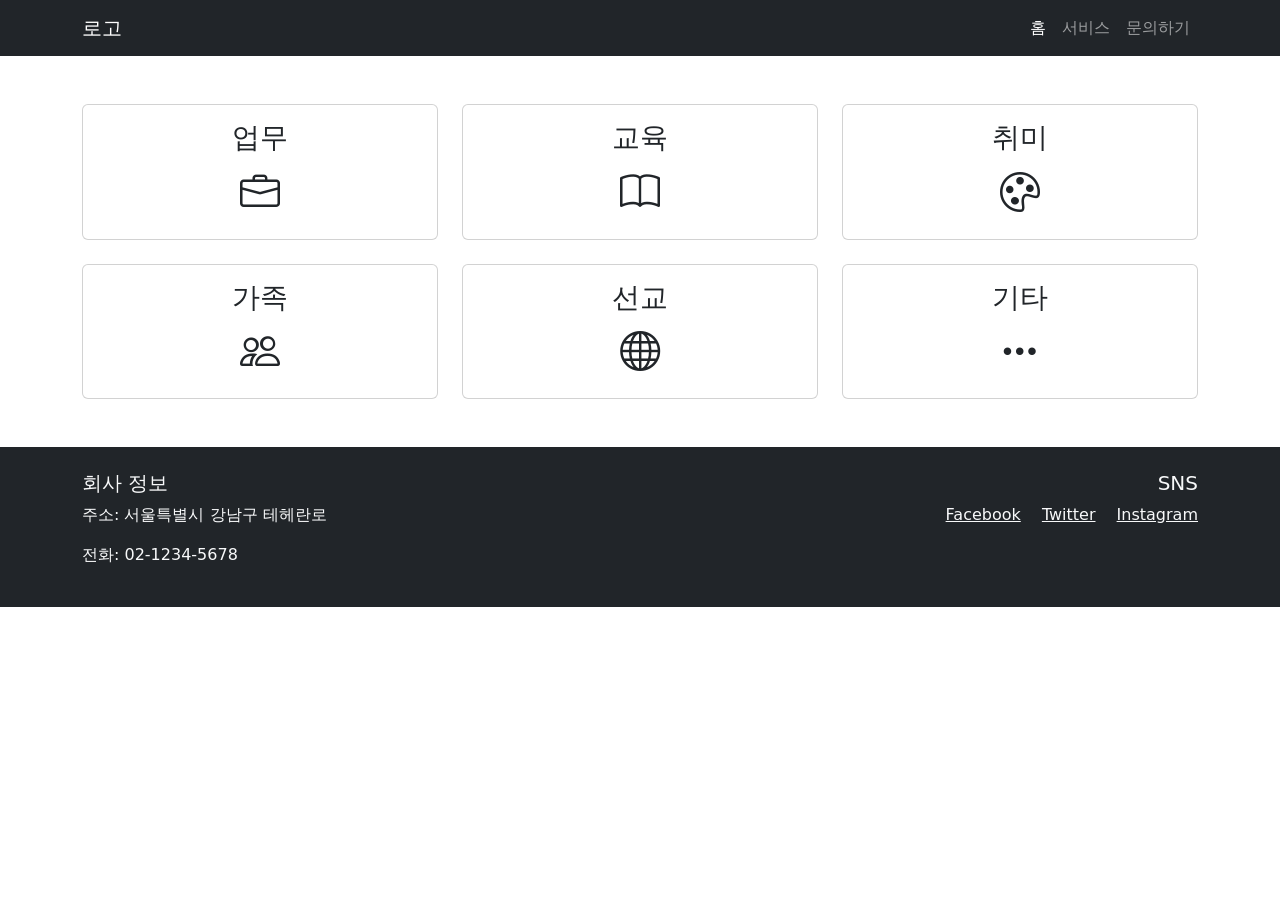
==== index.html @ 04093894 "Add files via upload" ====
<!DOCTYPE html>
<html lang="ko">
<head>
    <meta charset="UTF-8">
    <meta name="viewport" content="width=device-width, initial-scale=1.0">
    <title>부트스트랩 페이지</title>
    <!-- 부트스트랩 CSS -->
    <link href="https://cdn.jsdelivr.net/npm/bootstrap@5.3.0/dist/css/bootstrap.min.css" rel="stylesheet">
    <!-- 부트스트랩 아이콘 CSS -->
    <link rel="stylesheet" href="https://cdn.jsdelivr.net/npm/bootstrap-icons@1.7.2/font/bootstrap-icons.css">
</head>
<body>
    <!-- 네비게이션 바 -->
    <nav class="navbar navbar-expand-lg navbar-dark bg-dark">
        <div class="container">
            <a class="navbar-brand" href="#">로고</a>
            <button class="navbar-toggler" type="button" data-bs-toggle="collapse" data-bs-target="#navbarNav">
                <span class="navbar-toggler-icon"></span>
            </button>
            <div class="collapse navbar-collapse" id="navbarNav">
                <ul class="navbar-nav ms-auto">
                    <li class="nav-item">
                        <a class="nav-link active" href="#">홈</a>
                    </li>
                    <li class="nav-item">
                        <a class="nav-link" href="#">서비스</a>
                    </li>
                    <li class="nav-item">
                        <a class="nav-link" href="#">문의하기</a>
                    </li>
                </ul>
            </div>
        </div>
    </nav>

    <!-- 메인 컨텐츠 -->
    <div class="container my-5">
        <!-- 메인 카테고리 -->
        <div class="row g-4">
            <!-- 업무 카테고리 -->
            <div class="col-md-4">
                <div class="card h-100" data-bs-toggle="modal" data-bs-target="#workModal" style="cursor: pointer;">
                    <div class="card-body text-center">
                        <h3 class="card-title">업무</h3>
                        <i class="bi bi-briefcase fs-1"></i>
                    </div>
                </div>
            </div>
            <!-- 교육 카테고리 -->
            <div class="col-md-4">
                <div class="card h-100" data-bs-toggle="modal" data-bs-target="#educationModal" style="cursor: pointer;">
                    <div class="card-body text-center">
                        <h3 class="card-title">교육</h3>
                        <i class="bi bi-book fs-1"></i>
                    </div>
                </div>
            </div>
            <!-- 취미 카테고리 -->
            <div class="col-md-4">
                <div class="card h-100" data-bs-toggle="modal" data-bs-target="#hobbyModal" style="cursor: pointer;">
                    <div class="card-body text-center">
                        <h3 class="card-title">취미</h3>
                        <i class="bi bi-palette fs-1"></i>
                    </div>
                </div>
            </div>
            <!-- 가족 카테고리 -->
            <div class="col-md-4">
                <div class="card h-100" data-bs-toggle="modal" data-bs-target="#familyModal" style="cursor: pointer;">
                    <div class="card-body text-center">
                        <h3 class="card-title">가족</h3>
                        <i class="bi bi-people fs-1"></i>
                    </div>
                </div>
            </div>
            <!-- 선교 카테고리 -->
            <div class="col-md-4">
                <div class="card h-100" data-bs-toggle="modal" data-bs-target="#missionModal" style="cursor: pointer;">
                    <div class="card-body text-center">
                        <h3 class="card-title">선교</h3>
                        <i class="bi bi-globe fs-1"></i>
                    </div>
                </div>
            </div>
            <!-- 기타 카테고리 -->
            <div class="col-md-4">
                <div class="card h-100" data-bs-toggle="modal" data-bs-target="#etcModal" style="cursor: pointer;">
                    <div class="card-body text-center">
                        <h3 class="card-title">기타</h3>
                        <i class="bi bi-three-dots fs-1"></i>
                    </div>
                </div>
            </div>
        </div>

        <!-- 업무 모달 -->
        <div class="modal fade" id="workModal" tabindex="-1">
            <div class="modal-dialog modal-lg">
                <div class="modal-content">
                    <div class="modal-header">
                        <h5 class="modal-title">업무 관련 링크</h5>
                        <button type="button" class="btn-close" data-bs-dismiss="modal"></button>
                    </div>
                    <div class="modal-body">
                        <div class="row g-3">
                            <div class="col-md-3">
                                <a href="https://example1.com" class="btn btn-outline-primary w-100 h-100 py-4">메일</a>
                            </div>
                            <div class="col-md-3">
                                <a href="https://example2.com" class="btn btn-outline-primary w-100 h-100 py-4">결재</a>
                            </div>
                            <div class="col-md-3">
                                <a href="https://example3.com" class="btn btn-outline-primary w-100 h-100 py-4">일정</a>
                            </div>
                            <div class="col-md-3">
                                <a href="https://example4.com" class="btn btn-outline-primary w-100 h-100 py-4">업무관리</a>
                            </div>
                        </div>
                    </div>
                </div>
            </div>
        </div>

        <!-- 나머지 모달들 (교육, 취미, 가족, 선교, 기타) -->
        <!-- 각 모달의 구조는 업무 모달과 동일하며, id와 내용만 변경 -->
    </div>

    <!-- 푸터 -->
    <footer class="bg-dark text-light py-4 mt-5">
        <div class="container">
            <div class="row">
                <div class="col-md-6">
                    <h5>회사 정보</h5>
                    <p>주소: 서울특별시 강남구 테헤란로</p>
                    <p>전화: 02-1234-5678</p>
                </div>
                <div class="col-md-6 text-md-end">
                    <h5>SNS</h5>
                    <a href="#" class="text-light me-3">Facebook</a>
                    <a href="#" class="text-light me-3">Twitter</a>
                    <a href="#" class="text-light">Instagram</a>
                </div>
            </div>
        </div>
    </footer>

    <!-- 부트스트랩 JS -->
    <script src="https://cdn.jsdelivr.net/npm/bootstrap@5.3.0/dist/js/bootstrap.bundle.min.js"></script>
</body>
</html>
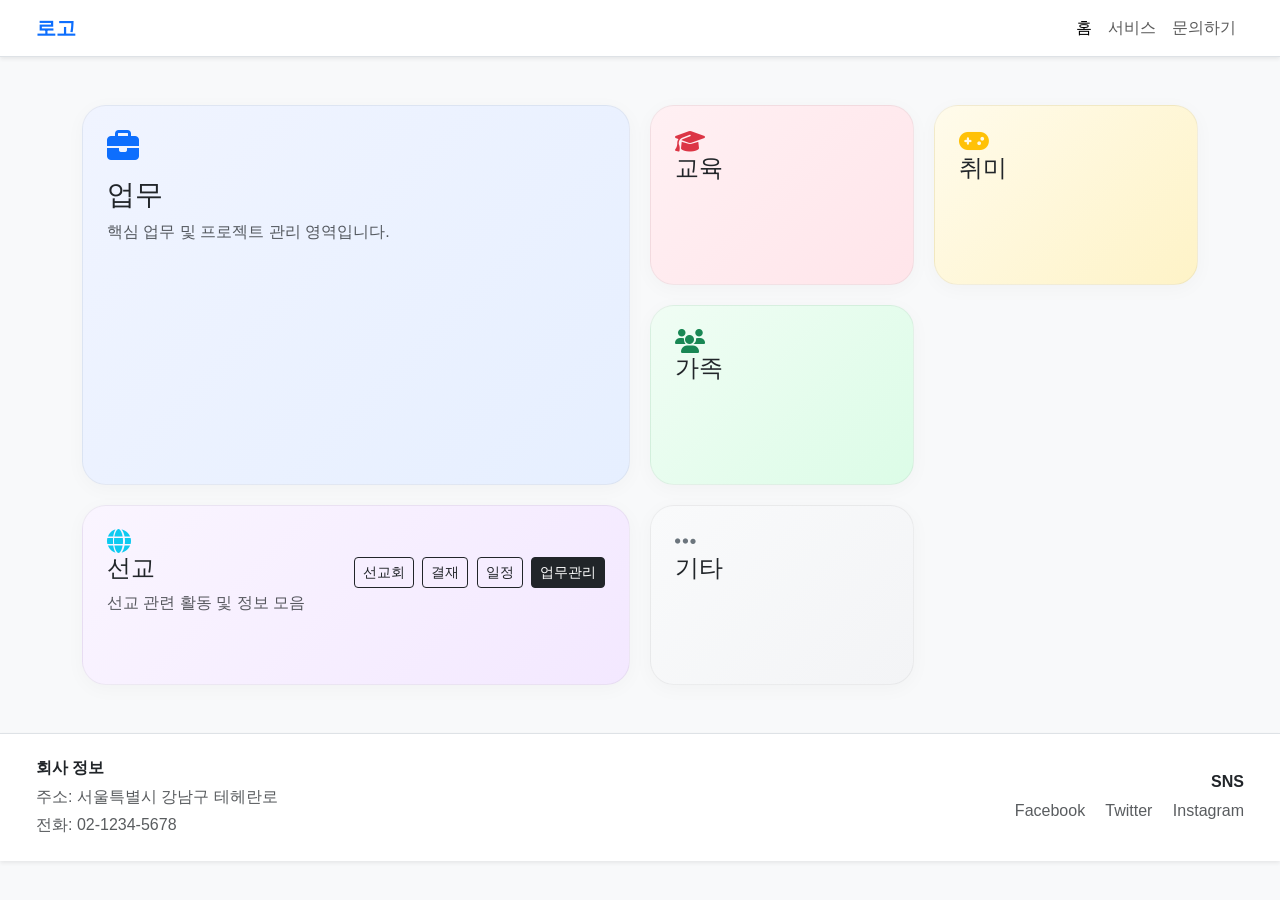
==== commit 31b2c6e5: "Apply the bento grid homepage design and keep the previous layout as a backup. Co-authored-by: Curso" ====
--- a/index.html
+++ b/index.html
@@ -3,148 +3,283 @@
 <head>
     <meta charset="UTF-8">
     <meta name="viewport" content="width=device-width, initial-scale=1.0">
-    <title>부트스트랩 페이지</title>
-    <!-- 부트스트랩 CSS -->
+    <title>업무관리</title>
+    <!-- Bootstrap CSS -->
     <link href="https://cdn.jsdelivr.net/npm/bootstrap@5.3.0/dist/css/bootstrap.min.css" rel="stylesheet">
-    <!-- 부트스트랩 아이콘 CSS -->
-    <link rel="stylesheet" href="https://cdn.jsdelivr.net/npm/bootstrap-icons@1.7.2/font/bootstrap-icons.css">
+    <!-- FontAwesome 아이콘 -->
+    <link rel="stylesheet" href="https://cdnjs.cloudflare.com/ajax/libs/font-awesome/6.4.0/css/all.min.css">
+    <!-- 커스텀 벤토 CSS -->
+    <link rel="stylesheet" href="style.css">
 </head>
-<body>
-    <!-- 네비게이션 바 -->
-    <nav class="navbar navbar-expand-lg navbar-dark bg-dark">
-        <div class="container">
-            <a class="navbar-brand" href="#">로고</a>
+<body class="bg-light text-dark">
+
+    <!-- 네비게이션바 -->
+    <nav class="navbar navbar-expand-lg navbar-light bg-white px-4 border-bottom shadow-sm">
+        <div class="container-fluid">
+            <a class="navbar-brand fw-bold text-primary" href="#">로고</a>
             <button class="navbar-toggler" type="button" data-bs-toggle="collapse" data-bs-target="#navbarNav">
                 <span class="navbar-toggler-icon"></span>
             </button>
-            <div class="collapse navbar-collapse" id="navbarNav">
-                <ul class="navbar-nav ms-auto">
-                    <li class="nav-item">
-                        <a class="nav-link active" href="#">홈</a>
-                    </li>
-                    <li class="nav-item">
-                        <a class="nav-link" href="#">서비스</a>
-                    </li>
-                    <li class="nav-item">
-                        <a class="nav-link" href="#">문의하기</a>
-                    </li>
+            <div class="collapse navbar-collapse justify-content-end" id="navbarNav">
+                <ul class="navbar-nav">
+                    <li class="nav-item"><a class="nav-link active" href="#">홈</a></li>
+                    <li class="nav-item"><a class="nav-link" href="#">서비스</a></li>
+                    <li class="nav-item"><a class="nav-link" href="#">문의하기</a></li>
                 </ul>
             </div>
         </div>
     </nav>
 
-    <!-- 메인 컨텐츠 -->
-    <div class="container my-5">
-        <!-- 메인 카테고리 -->
-        <div class="row g-4">
-            <!-- 업무 카테고리 -->
-            <div class="col-md-4">
-                <div class="card h-100" data-bs-toggle="modal" data-bs-target="#workModal" style="cursor: pointer;">
-                    <div class="card-body text-center">
-                        <h3 class="card-title">업무</h3>
-                        <i class="bi bi-briefcase fs-1"></i>
-                    </div>
-                </div>
-            </div>
-            <!-- 교육 카테고리 -->
-            <div class="col-md-4">
-                <div class="card h-100" data-bs-toggle="modal" data-bs-target="#educationModal" style="cursor: pointer;">
-                    <div class="card-body text-center">
-                        <h3 class="card-title">교육</h3>
-                        <i class="bi bi-book fs-1"></i>
-                    </div>
-                </div>
-            </div>
-            <!-- 취미 카테고리 -->
-            <div class="col-md-4">
-                <div class="card h-100" data-bs-toggle="modal" data-bs-target="#hobbyModal" style="cursor: pointer;">
-                    <div class="card-body text-center">
-                        <h3 class="card-title">취미</h3>
-                        <i class="bi bi-palette fs-1"></i>
-                    </div>
-                </div>
-            </div>
-            <!-- 가족 카테고리 -->
-            <div class="col-md-4">
-                <div class="card h-100" data-bs-toggle="modal" data-bs-target="#familyModal" style="cursor: pointer;">
-                    <div class="card-body text-center">
-                        <h3 class="card-title">가족</h3>
-                        <i class="bi bi-people fs-1"></i>
-                    </div>
-                </div>
-            </div>
-            <!-- 선교 카테고리 -->
-            <div class="col-md-4">
-                <div class="card h-100" data-bs-toggle="modal" data-bs-target="#missionModal" style="cursor: pointer;">
-                    <div class="card-body text-center">
-                        <h3 class="card-title">선교</h3>
-                        <i class="bi bi-globe fs-1"></i>
-                    </div>
-                </div>
-            </div>
-            <!-- 기타 카테고리 -->
-            <div class="col-md-4">
-                <div class="card h-100" data-bs-toggle="modal" data-bs-target="#etcModal" style="cursor: pointer;">
-                    <div class="card-body text-center">
-                        <h3 class="card-title">기타</h3>
-                        <i class="bi bi-three-dots fs-1"></i>
-                    </div>
+    <!-- 벤토 그리드 메인 섹션 -->
+    <main class="container py-5">
+        <div class="bento-grid">
+            <!-- 업무 -->
+            <div class="bento-card bento-large pastel-blue" data-bs-toggle="modal" data-bs-target="#workModal" style="cursor: pointer;">
+                <div class="card-content">
+                    <i class="fa-solid fa-briefcase fa-2x mb-3 text-primary"></i>
+                    <h3>업무</h3>
+                    <p class="text-muted">핵심 업무 및 프로젝트 관리 영역입니다.</p>
+                </div>
+            </div>
+
+            <!-- 교육 -->
+            <div class="bento-card pastel-pink" data-bs-toggle="modal" data-bs-target="#educationModal" style="cursor: pointer;">
+                <div class="card-content">
+                    <i class="fa-solid fa-graduation-cap fa-xl mb-2 text-danger"></i>
+                    <h4>교육</h4>
+                </div>
+            </div>
+
+            <!-- 취미 -->
+            <div class="bento-card pastel-yellow" data-bs-toggle="modal" data-bs-target="#hobbyModal" style="cursor: pointer;">
+                <div class="card-content">
+                    <i class="fa-solid fa-gamepad fa-xl mb-2 text-warning"></i>
+                    <h4>취미</h4>
+                </div>
+            </div>
+
+            <!-- 가족 -->
+            <div class="bento-card pastel-green" data-bs-toggle="modal" data-bs-target="#familyModal" style="cursor: pointer;">
+                <div class="card-content">
+                    <i class="fa-solid fa-users fa-xl mb-2 text-success"></i>
+                    <h4>가족</h4>
+                </div>
+            </div>
+
+            <!-- 선교 -->
+            <div class="bento-card bento-wide pastel-purple" data-bs-toggle="modal" data-bs-target="#missionModal" style="cursor: pointer;">
+                <div class="card-content d-flex flex-column flex-md-row justify-content-between align-items-md-center">
+                    <div class="mb-3 mb-md-0">
+                        <i class="fa-solid fa-globe fa-xl mb-2 text-info"></i>
+                        <h4>선교</h4>
+                        <p class="text-muted mb-0">선교 관련 활동 및 정보 모음</p>
+                    </div>
+                    <div class="links-group">
+                        <a href="https://bong892.github.io/mission/" class="btn btn-sm btn-outline-dark me-1" onclick="event.stopPropagation();">선교회</a>
+                        <a href="https://example2.com" class="btn btn-sm btn-outline-dark me-1" onclick="event.stopPropagation();">결재</a>
+                        <a href="https://example3.com" class="btn btn-sm btn-outline-dark me-1" onclick="event.stopPropagation();">일정</a>
+                        <a href="https://example4.com" class="btn btn-sm btn-dark text-white" onclick="event.stopPropagation();">업무관리</a>
+                    </div>
+                </div>
+            </div>
+
+            <!-- 기타 -->
+            <div class="bento-card pastel-gray" data-bs-toggle="modal" data-bs-target="#etcModal" style="cursor: pointer;">
+                <div class="card-content">
+                    <i class="fa-solid fa-ellipsis fa-xl mb-2 text-secondary"></i>
+                    <h4>기타</h4>
                 </div>
             </div>
         </div>
 
         <!-- 업무 모달 -->
         <div class="modal fade" id="workModal" tabindex="-1">
-            <div class="modal-dialog modal-lg">
-                <div class="modal-content">
-                    <div class="modal-header">
-                        <h5 class="modal-title">업무 관련 링크</h5>
-                        <button type="button" class="btn-close" data-bs-dismiss="modal"></button>
-                    </div>
-                    <div class="modal-body">
-                        <div class="row g-3">
-                            <div class="col-md-3">
-                                <a href="https://example1.com" class="btn btn-outline-primary w-100 h-100 py-4">메일</a>
-                            </div>
-                            <div class="col-md-3">
-                                <a href="https://example2.com" class="btn btn-outline-primary w-100 h-100 py-4">결재</a>
-                            </div>
-                            <div class="col-md-3">
-                                <a href="https://example3.com" class="btn btn-outline-primary w-100 h-100 py-4">일정</a>
-                            </div>
-                            <div class="col-md-3">
-                                <a href="https://example4.com" class="btn btn-outline-primary w-100 h-100 py-4">업무관리</a>
-                            </div>
-                        </div>
-                    </div>
-                </div>
-            </div>
-        </div>
-
-        <!-- 나머지 모달들 (교육, 취미, 가족, 선교, 기타) -->
-        <!-- 각 모달의 구조는 업무 모달과 동일하며, id와 내용만 변경 -->
-    </div>
+            <div class="modal-dialog modal-lg modal-dialog-centered">
+                <div class="modal-content" style="border-radius: 24px; border: none;">
+                    <div class="modal-header border-0">
+                        <h5 class="modal-title fw-bold">업무 관련 링크</h5>
+                        <button type="button" class="btn-close" data-bs-dismiss="modal"></button>
+                    </div>
+                    <div class="modal-body pt-0">
+                        <div class="row g-3">
+                            <div class="col-md-3">
+                                <a href="https://example1.com" class="btn btn-outline-primary w-100 h-100 py-4" style="border-radius: 16px;">메일</a>
+                            </div>
+                            <div class="col-md-3">
+                                <a href="https://example2.com" class="btn btn-outline-primary w-100 h-100 py-4" style="border-radius: 16px;">결재</a>
+                            </div>
+                            <div class="col-md-3">
+                                <a href="https://example3.com" class="btn btn-outline-primary w-100 h-100 py-4" style="border-radius: 16px;">일정</a>
+                            </div>
+                            <div class="col-md-3">
+                                <a href="https://example4.com" class="btn btn-outline-primary w-100 h-100 py-4" style="border-radius: 16px;">업무관리</a>
+                            </div>
+                        </div>
+                    </div>
+                </div>
+            </div>
+        </div>
+
+        <!-- 교육 모달 -->
+        <div class="modal fade" id="educationModal" tabindex="-1">
+            <div class="modal-dialog modal-lg modal-dialog-centered">
+                <div class="modal-content" style="border-radius: 24px; border: none;">
+                    <div class="modal-header border-0">
+                        <h5 class="modal-title fw-bold">교육 관련 링크</h5>
+                        <button type="button" class="btn-close" data-bs-dismiss="modal"></button>
+                    </div>
+                    <div class="modal-body pt-0">
+                        <div class="row g-3">
+                            <div class="col-md-3">
+                                <a href="https://example1.com" class="btn btn-outline-primary w-100 h-100 py-4" style="border-radius: 16px;">강의</a>
+                            </div>
+                            <div class="col-md-3">
+                                <a href="https://example2.com" class="btn btn-outline-primary w-100 h-100 py-4" style="border-radius: 16px;">자료</a>
+                            </div>
+                            <div class="col-md-3">
+                                <a href="https://example3.com" class="btn btn-outline-primary w-100 h-100 py-4" style="border-radius: 16px;">일정</a>
+                            </div>
+                            <div class="col-md-3">
+                                <a href="https://example4.com" class="btn btn-outline-primary w-100 h-100 py-4" style="border-radius: 16px;">수강관리</a>
+                            </div>
+                        </div>
+                    </div>
+                </div>
+            </div>
+        </div>
+
+        <!-- 취미 모달 -->
+        <div class="modal fade" id="hobbyModal" tabindex="-1">
+            <div class="modal-dialog modal-lg modal-dialog-centered">
+                <div class="modal-content" style="border-radius: 24px; border: none;">
+                    <div class="modal-header border-0">
+                        <h5 class="modal-title fw-bold">취미 관련 링크</h5>
+                        <button type="button" class="btn-close" data-bs-dismiss="modal"></button>
+                    </div>
+                    <div class="modal-body pt-0">
+                        <div class="row g-3">
+                            <div class="col-md-3">
+                                <a href="https://example1.com" class="btn btn-outline-primary w-100 h-100 py-4" style="border-radius: 16px;">음악</a>
+                            </div>
+                            <div class="col-md-3">
+                                <a href="https://example2.com" class="btn btn-outline-primary w-100 h-100 py-4" style="border-radius: 16px;">운동</a>
+                            </div>
+                            <div class="col-md-3">
+                                <a href="https://example3.com" class="btn btn-outline-primary w-100 h-100 py-4" style="border-radius: 16px;">여행</a>
+                            </div>
+                            <div class="col-md-3">
+                                <a href="https://example4.com" class="btn btn-outline-primary w-100 h-100 py-4" style="border-radius: 16px;">독서</a>
+                            </div>
+                        </div>
+                    </div>
+                </div>
+            </div>
+        </div>
+
+        <!-- 가족 모달 -->
+        <div class="modal fade" id="familyModal" tabindex="-1">
+            <div class="modal-dialog modal-lg modal-dialog-centered">
+                <div class="modal-content" style="border-radius: 24px; border: none;">
+                    <div class="modal-header border-0">
+                        <h5 class="modal-title fw-bold">가족 관련 링크</h5>
+                        <button type="button" class="btn-close" data-bs-dismiss="modal"></button>
+                    </div>
+                    <div class="modal-body pt-0">
+                        <div class="row g-3">
+                            <div class="col-md-3">
+                                <a href="https://example1.com" class="btn btn-outline-primary w-100 h-100 py-4" style="border-radius: 16px;">앨범</a>
+                            </div>
+                            <div class="col-md-3">
+                                <a href="https://example2.com" class="btn btn-outline-primary w-100 h-100 py-4" style="border-radius: 16px;">일정</a>
+                            </div>
+                            <div class="col-md-3">
+                                <a href="https://example3.com" class="btn btn-outline-primary w-100 h-100 py-4" style="border-radius: 16px;">연락처</a>
+                            </div>
+                            <div class="col-md-3">
+                                <a href="https://example4.com" class="btn btn-outline-primary w-100 h-100 py-4" style="border-radius: 16px;">가계부</a>
+                            </div>
+                        </div>
+                    </div>
+                </div>
+            </div>
+        </div>
+
+        <!-- 선교 모달 -->
+        <div class="modal fade" id="missionModal" tabindex="-1">
+            <div class="modal-dialog modal-lg modal-dialog-centered">
+                <div class="modal-content" style="border-radius: 24px; border: none;">
+                    <div class="modal-header border-0">
+                        <h5 class="modal-title fw-bold">선교 관련 링크</h5>
+                        <button type="button" class="btn-close" data-bs-dismiss="modal"></button>
+                    </div>
+                    <div class="modal-body pt-0">
+                        <div class="row g-3">
+                            <div class="col-md-3">
+                                <a href="https://bong892.github.io/mission/" class="btn btn-outline-primary w-100 h-100 py-4" style="border-radius: 16px;">선교회</a>
+                            </div>
+                            <div class="col-md-3">
+                                <a href="https://example2.com" class="btn btn-outline-primary w-100 h-100 py-4" style="border-radius: 16px;">결재</a>
+                            </div>
+                            <div class="col-md-3">
+                                <a href="https://example3.com" class="btn btn-outline-primary w-100 h-100 py-4" style="border-radius: 16px;">일정</a>
+                            </div>
+                            <div class="col-md-3">
+                                <a href="https://example4.com" class="btn btn-outline-primary w-100 h-100 py-4" style="border-radius: 16px;">업무관리</a>
+                            </div>
+                        </div>
+                    </div>
+                </div>
+            </div>
+        </div>
+
+        <!-- 기타 모달 -->
+        <div class="modal fade" id="etcModal" tabindex="-1">
+            <div class="modal-dialog modal-lg modal-dialog-centered">
+                <div class="modal-content" style="border-radius: 24px; border: none;">
+                    <div class="modal-header border-0">
+                        <h5 class="modal-title fw-bold">기타 관련 링크</h5>
+                        <button type="button" class="btn-close" data-bs-dismiss="modal"></button>
+                    </div>
+                    <div class="modal-body pt-0">
+                        <div class="row g-3">
+                            <div class="col-md-3">
+                                <a href="https://example1.com" class="btn btn-outline-primary w-100 h-100 py-4" style="border-radius: 16px;">메모</a>
+                            </div>
+                            <div class="col-md-3">
+                                <a href="https://example2.com" class="btn btn-outline-primary w-100 h-100 py-4" style="border-radius: 16px;">설정</a>
+                            </div>
+                            <div class="col-md-3">
+                                <a href="https://example3.com" class="btn btn-outline-primary w-100 h-100 py-4" style="border-radius: 16px;">도움말</a>
+                            </div>
+                            <div class="col-md-3">
+                                <a href="https://example4.com" class="btn btn-outline-primary w-100 h-100 py-4" style="border-radius: 16px;">문의</a>
+                            </div>
+                        </div>
+                    </div>
+                </div>
+            </div>
+        </div>
+    </main>
 
     <!-- 푸터 -->
-    <footer class="bg-dark text-light py-4 mt-5">
-        <div class="container">
-            <div class="row">
-                <div class="col-md-6">
-                    <h5>회사 정보</h5>
-                    <p>주소: 서울특별시 강남구 테헤란로</p>
-                    <p>전화: 02-1234-5678</p>
-                </div>
-                <div class="col-md-6 text-md-end">
-                    <h5>SNS</h5>
-                    <a href="#" class="text-light me-3">Facebook</a>
-                    <a href="#" class="text-light me-3">Twitter</a>
-                    <a href="#" class="text-light">Instagram</a>
+    <footer class="bg-white text-muted py-4 border-top px-4 shadow-sm">
+        <div class="container-fluid d-flex flex-column flex-md-row justify-content-between align-items-center">
+            <div>
+                <h6 class="text-dark fw-bold">회사 정보</h6>
+                <p class="mb-1">주소: 서울특별시 강남구 테헤란로</p>
+                <p class="mb-0">전화: 02-1234-5678</p>
+            </div>
+            <div class="mt-3 mt-md-0">
+                <h6 class="text-dark fw-bold text-md-end">SNS</h6>
+                <div>
+                    <a href="#" class="text-muted text-decoration-none me-3">Facebook</a>
+                    <a href="#" class="text-muted text-decoration-none me-3">Twitter</a>
+                    <a href="#" class="text-muted text-decoration-none">Instagram</a>
                 </div>
             </div>
         </div>
     </footer>
 
-    <!-- 부트스트랩 JS -->
     <script src="https://cdn.jsdelivr.net/npm/bootstrap@5.3.0/dist/js/bootstrap.bundle.min.js"></script>
 </body>
 </html>
--- a/style.css
+++ b/style.css
@@ -0,0 +1,85 @@
+body {
+    background-color: #f8f9fa;
+    font-family: 'Pretendard', -apple-system, BlinkMacSystemFont, sans-serif;
+}
+
+/* 벤토 그리드 레이아웃 설정 */
+.bento-grid {
+    display: grid;
+    grid-template-columns: repeat(4, 1fr);
+    grid-auto-rows: 180px;
+    gap: 20px;
+}
+
+/* 기본 벤토 카드 디자인 (화이트 기본 바탕) */
+.bento-card {
+    background-color: #ffffff;
+    border: 1px solid rgba(0, 0, 0, 0.05);
+    border-radius: 24px;
+    padding: 24px;
+    transition: all 0.3s ease;
+    position: relative;
+    overflow: hidden;
+    display: flex;
+    flex-direction: column;
+    justify-content: space-between;
+    box-shadow: 0 4px 20px rgba(0, 0, 0, 0.03);
+}
+
+/* 호버 효과 (살짝 떠오르며 그림자가 진해짐) */
+.bento-card:hover {
+    transform: translateY(-5px);
+    box-shadow: 0 12px 30px rgba(0, 0, 0, 0.08);
+}
+
+/* 파스텔 톤 색상 정의 */
+.pastel-blue {
+    background: linear-gradient(135deg, #f0f4ff 0%, #e6efff 100%);
+}
+.pastel-pink {
+    background: linear-gradient(135deg, #fff0f3 0%, #ffe5ea 100%);
+}
+.pastel-yellow {
+    background: linear-gradient(135deg, #fffbeb 0%, #fef3c7 100%);
+}
+.pastel-green {
+    background: linear-gradient(135deg, #f0fdf4 0%, #dcfce7 100%);
+}
+.pastel-purple {
+    background: linear-gradient(135deg, #faf5ff 0%, #f3e8ff 100%);
+}
+.pastel-gray {
+    background: linear-gradient(135deg, #f9fafb 0%, #f3f4f6 100%);
+}
+
+/* 비대칭 그리드 사이즈 정의 */
+.bento-large {
+    grid-column: span 2;
+    grid-row: span 2;
+}
+
+.bento-wide {
+    grid-column: span 2;
+    grid-row: span 1;
+}
+
+/* 반응형 디자인 (태블릿 및 모바일) */
+@media (max-width: 992px) {
+    .bento-grid {
+        grid-template-columns: repeat(2, 1fr);
+    }
+    .bento-large, .bento-wide {
+        grid-column: span 2;
+    }
+}
+
+@media (max-width: 576px) {
+    .bento-grid {
+        grid-template-columns: 1fr;
+        grid-auto-rows: auto;
+    }
+    .bento-large, .bento-wide {
+        grid-column: span 1;
+        grid-row: span 1;
+    }
+}
